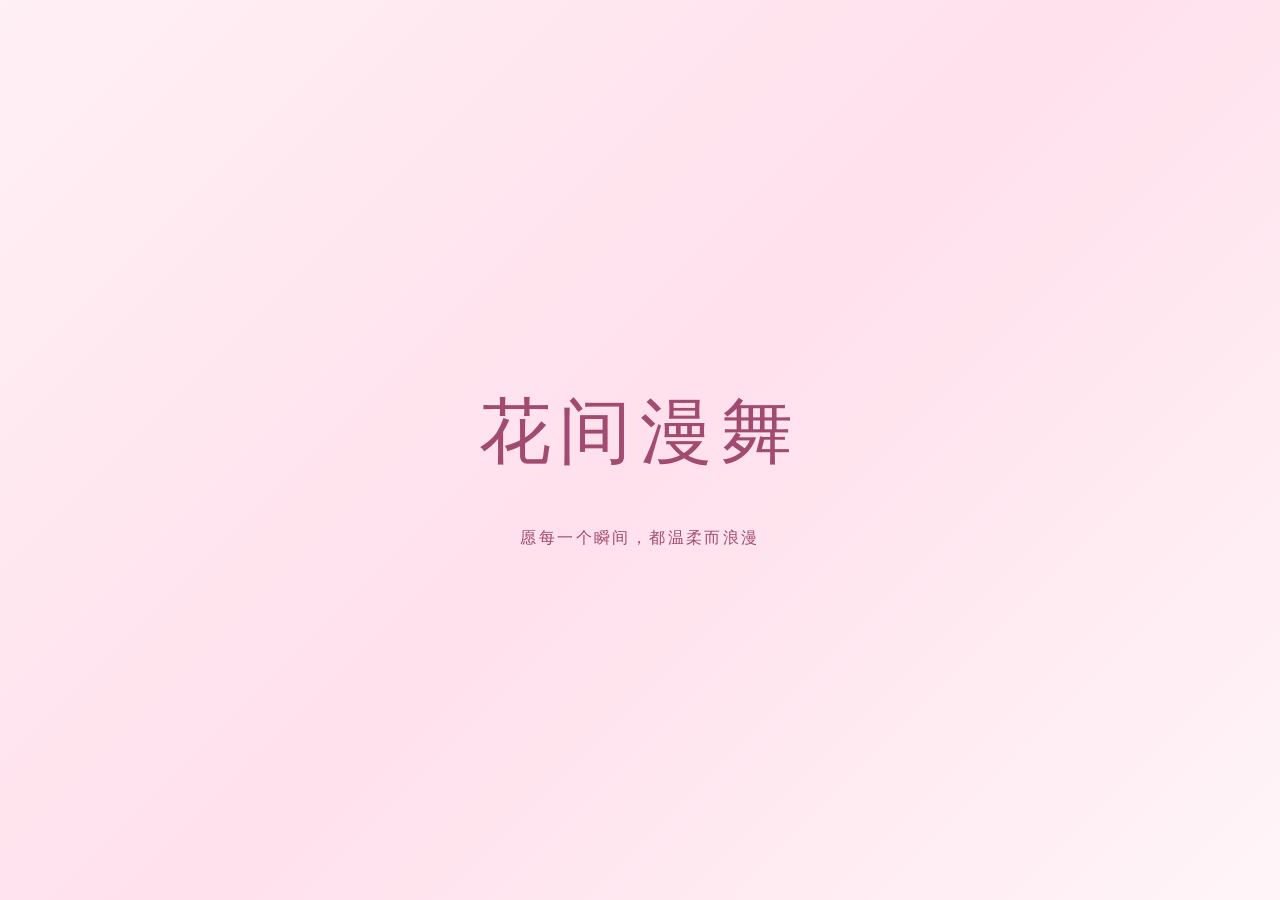
==== index.html @ 6248b758 "Add files via upload" ====
<!DOCTYPE html>
<html lang="zh-CN">
<head>
  <meta charset="UTF-8">
  <meta name="viewport" content="width=device-width, initial-scale=1.0">
  <title>粉色花瓣飘落</title>
  <style>
    * { box-sizing: border-box; }

    body {
      margin: 0;
      height: 100vh;
      overflow: hidden;
      background: linear-gradient(
        135deg, #fff0f5, #ffe0ec, #fff5f8
      );
      font-family: "Microsoft YaHei", sans-serif;
    }

    #petals {
      position: absolute;
      inset: 0;
      overflow: hidden;
      pointer-events: none;
    }

    .petal {
      position: absolute;
      top: -12vh;
      width: var(--size);
      height: calc(var(--size) * 1.42);
      left: var(--left);
      opacity: var(--opacity);

      background: linear-gradient(
        145deg, #fff0f6, #ffb7d0, #f47eaa
      );

      border-radius: 75% 15% 65% 35% / 65% 25% 75% 35%;

      animation:
        fall var(--duration) linear var(--delay) infinite,
        sway var(--sway-duration) ease-in-out
        var(--delay) infinite alternate;
    }

    @keyframes fall {
      0% {
        top: -12vh;
        transform: translateX(0) rotate(0deg);
      }
      100% {
        top: 112vh;
        transform: translateX(var(--drift))
                   rotate(var(--spin));
      }
    }

    @keyframes sway {
      from { margin-left: -28px; }
      to   { margin-left: 28px; }
    }

    .content {
      position: absolute;
      inset: 0;
      display: grid;
      place-items: center;
      text-align: center;
      pointer-events: none;
      color: #a04b6f;
    }

    h1 {
      font-size: clamp(32px, 6vw, 72px);
      font-weight: 500;
      letter-spacing: .12em;
    }

    p {
      letter-spacing: .15em;
    }
  </style>
</head>
<body>
  <div id="petals"></div>

  <main class="content">
    <div>
      <h1>花间漫舞</h1>
      <p>愿每一个瞬间，都温柔而浪漫</p>
    </div>
  </main>

  <script>
    const container = document.getElementById("petals");
    const petalCount = 42;

    for (let i = 0; i < petalCount; i++) {
      const petal = document.createElement("span");
      petal.className = "petal";

      const size = 10 + Math.random() * 19;
      const duration = 8 + Math.random() * 12;

      petal.style.setProperty("--size", `${size}px`);
      petal.style.setProperty("--left", `${Math.random() * 100}%`);
      petal.style.setProperty("--opacity", `${0.42 + Math.random() * 0.5}`);
      petal.style.setProperty("--duration", `${duration}s`);
      petal.style.setProperty("--sway-duration", `${2.5 + Math.random() * 4}s`);
      petal.style.setProperty("--delay", `${-Math.random() * duration}s`);
      petal.style.setProperty("--drift", `${-100 + Math.random() * 200}px`);
      petal.style.setProperty("--spin", `${180 + Math.random() * 540}deg`);

      container.appendChild(petal);
    }
  </script>
</body>
</html>
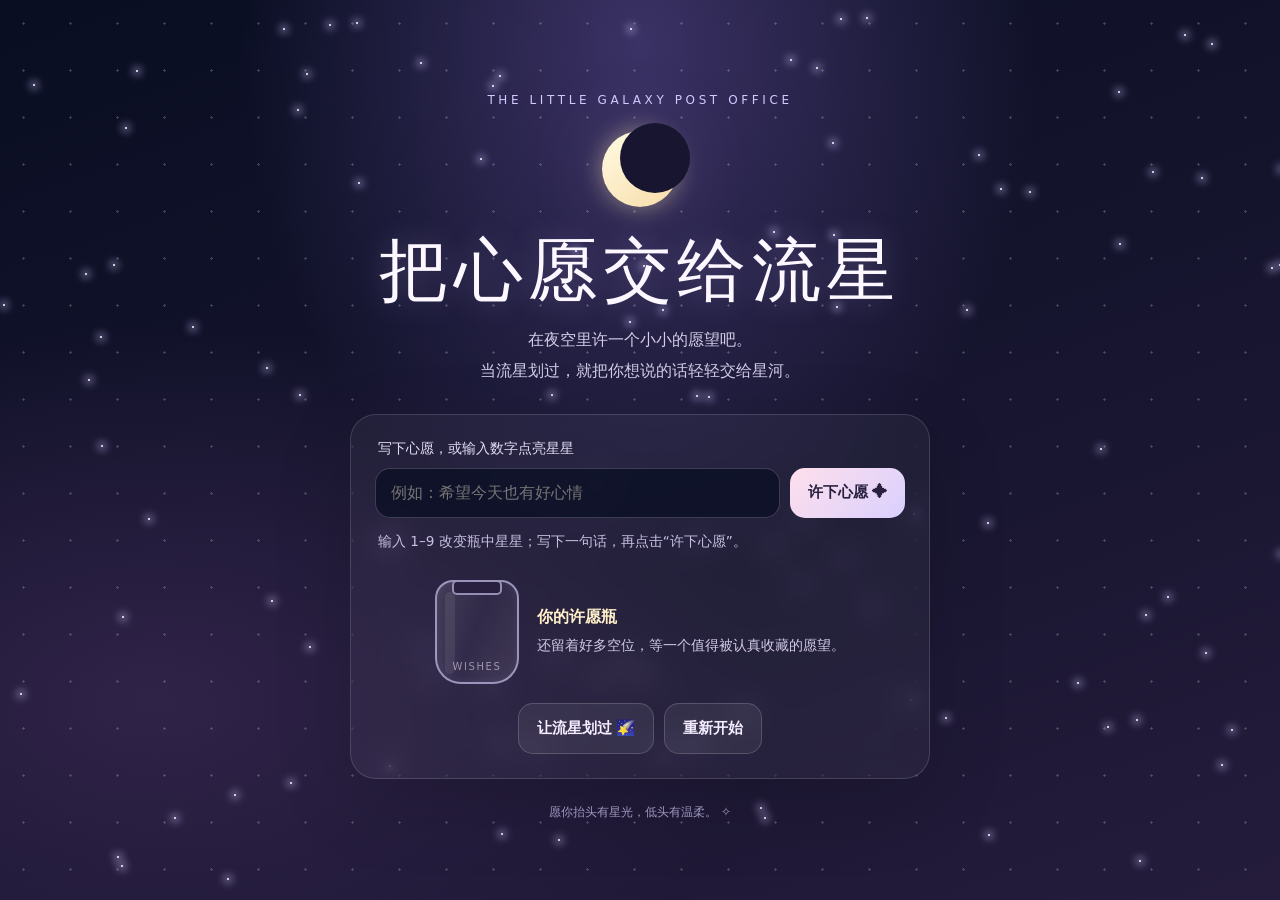
==== commit ac7c0546: "Add files via upload" ====
--- a/index.html
+++ b/index.html
@@ -1,120 +1,198 @@
-
-<!DOCTYPE html>
-<html lang="zh-CN">
-<head>
-  <meta charset="UTF-8">
-  <meta name="viewport" content="width=device-width, initial-scale=1.0">
-  <title>粉色花瓣飘落</title>
-  <style>
-    * { box-sizing: border-box; }
-
-    body {
-      margin: 0;
-      height: 100vh;
-      overflow: hidden;
-      background: linear-gradient(
-        135deg, #fff0f5, #ffe0ec, #fff5f8
-      );
-      font-family: "Microsoft YaHei", sans-serif;
-    }
-
-    #petals {
-      position: absolute;
-      inset: 0;
-      overflow: hidden;
-      pointer-events: none;
-    }
-
-    .petal {
-      position: absolute;
-      top: -12vh;
-      width: var(--size);
-      height: calc(var(--size) * 1.42);
-      left: var(--left);
-      opacity: var(--opacity);
-
-      background: linear-gradient(
-        145deg, #fff0f6, #ffb7d0, #f47eaa
-      );
-
-      border-radius: 75% 15% 65% 35% / 65% 25% 75% 35%;
-
-      animation:
-        fall var(--duration) linear var(--delay) infinite,
-        sway var(--sway-duration) ease-in-out
-        var(--delay) infinite alternate;
-    }
-
-    @keyframes fall {
-      0% {
-        top: -12vh;
-        transform: translateX(0) rotate(0deg);
-      }
-      100% {
-        top: 112vh;
-        transform: translateX(var(--drift))
-                   rotate(var(--spin));
-      }
-    }
-
-    @keyframes sway {
-      from { margin-left: -28px; }
-      to   { margin-left: 28px; }
-    }
-
-    .content {
-      position: absolute;
-      inset: 0;
-      display: grid;
-      place-items: center;
-      text-align: center;
-      pointer-events: none;
-      color: #a04b6f;
-    }
-
-    h1 {
-      font-size: clamp(32px, 6vw, 72px);
-      font-weight: 500;
-      letter-spacing: .12em;
-    }
-
-    p {
-      letter-spacing: .15em;
-    }
-  </style>
-</head>
-<body>
-  <div id="petals"></div>
-
-  <main class="content">
-    <div>
-      <h1>花间漫舞</h1>
-      <p>愿每一个瞬间，都温柔而浪漫</p>
-    </div>
-  </main>
-
-  <script>
-    const container = document.getElementById("petals");
-    const petalCount = 42;
-
-    for (let i = 0; i < petalCount; i++) {
-      const petal = document.createElement("span");
-      petal.className = "petal";
-
-      const size = 10 + Math.random() * 19;
-      const duration = 8 + Math.random() * 12;
-
-      petal.style.setProperty("--size", `${size}px`);
-      petal.style.setProperty("--left", `${Math.random() * 100}%`);
-      petal.style.setProperty("--opacity", `${0.42 + Math.random() * 0.5}`);
-      petal.style.setProperty("--duration", `${duration}s`);
-      petal.style.setProperty("--sway-duration", `${2.5 + Math.random() * 4}s`);
-      petal.style.setProperty("--delay", `${-Math.random() * duration}s`);
-      petal.style.setProperty("--drift", `${-100 + Math.random() * 200}px`);
-      petal.style.setProperty("--spin", `${180 + Math.random() * 540}deg`);
-
-      container.appendChild(petal);
-    }
-  </script>
-</body>
-</html>
+<!doctype html>
+<html lang="zh-CN">
+<head>
+<meta charset="utf-8">
+<meta name="viewport" content="width=device-width, initial-scale=1">
+<meta name="theme-color" content="#101329">
+<title>星河邮局 · 把心愿交给流星</title>
+<style>
+:root{--ink:#fdf7ff;--muted:#c9c2e3;--pink:#ffd6e8;--lilac:#d8ccff;--gold:#ffe8b0}
+*{box-sizing:border-box}
+body{margin:0;min-height:100vh;overflow-x:hidden;color:var(--ink);font-family:ui-sans-serif,system-ui,-apple-system,"Segoe UI","Microsoft YaHei",sans-serif;background:radial-gradient(ellipse at 50% 5%,#3b3265 0%,transparent 44%),radial-gradient(ellipse at 12% 78%,#302348 0%,transparent 38%),linear-gradient(160deg,#090e22,#17152f 56%,#251c3c)}
+body:before{content:"";position:fixed;inset:0;pointer-events:none;opacity:.2;background-image:radial-gradient(#fff 1px,transparent 1.4px);background-size:47px 47px;animation:skyBlink 5s ease-in-out infinite alternate}
+@keyframes skyBlink{to{opacity:.38}}
+#sky,#petals{position:fixed;inset:0;overflow:hidden;pointer-events:none}
+.star{position:absolute;width:2px;height:2px;background:#fff;border-radius:50%;box-shadow:0 0 9px 2px #cfc5ff;animation:twinkle var(--d) ease-in-out infinite alternate}
+@keyframes twinkle{to{opacity:.25;transform:scale(.55)}}
+.shooting-star{position:absolute;width:170px;height:2px;opacity:0;transform:rotate(-32deg);background:linear-gradient(90deg,transparent,#fff 55%,#ffdeef 75%,transparent);filter:drop-shadow(0 0 5px #d8ccff);animation:shoot 1.25s ease-out forwards}
+@keyframes shoot{0%{opacity:0;transform:translate(0,0) rotate(-32deg)}12%{opacity:1}100%{opacity:0;transform:translate(-280px,185px) rotate(-32deg)}}
+.petal{position:absolute;top:-32px;color:#ffd5e7;text-shadow:0 0 12px #ffb9d8;animation:fall linear forwards}
+@keyframes fall{to{transform:translate3d(var(--drift),110vh,0) rotate(650deg);opacity:.08}}
+main{position:relative;z-index:1;min-height:100vh;width:min(820px,100%);margin:auto;padding:46px 20px 32px;display:flex;align-items:center;justify-content:center;flex-direction:column;text-align:center}
+.eyebrow{font-size:.75rem;letter-spacing:.3em;color:#d3c8ff}
+.moon{width:76px;height:76px;border-radius:50%;margin:24px auto 22px;background:linear-gradient(140deg,#fffbe4,#f8dca8);box-shadow:0 0 24px #ffe9b777,0 0 90px #cbbcff28;position:relative}
+.moon:after{content:"";position:absolute;width:70px;height:70px;border-radius:50%;left:18px;top:-8px;background:#17152f}
+h1{font-size:clamp(2.2rem,7vw,4.3rem);font-weight:500;letter-spacing:.08em;line-height:1.2;margin:0 0 12px;text-shadow:0 0 30px #cbbcff42}
+.subtitle{max-width:520px;color:#d3cde7;line-height:1.95;margin:0 auto 28px}
+.card{width:min(580px,100%);padding:24px;border:1px solid #ffffff24;border-radius:26px;background:#ffffff0b;backdrop-filter:blur(14px);box-shadow:0 24px 80px #0002}
+label{display:block;text-align:left;margin:0 0 10px 3px;color:#e4def5;font-size:.9rem}
+.inputrow{display:flex;gap:10px}
+input{flex:1;min-width:0;border:1px solid #ffffff30;border-radius:15px;background:#080d22b8;padding:15px;color:#fff;font-size:1rem;outline:none}
+input:focus{border-color:#d8ccff;box-shadow:0 0 0 3px #d8ccff20}
+button{border:0;border-radius:15px;padding:14px 18px;background:linear-gradient(135deg,#ffdfeb,#d9d0ff);color:#29203f;font-size:.95rem;font-weight:650;cursor:pointer;transition:transform .2s,filter .2s}
+button:hover{transform:translateY(-2px);filter:brightness(1.06)}
+button:focus-visible{outline:2px solid white;outline-offset:3px}
+.secondary{background:#ffffff10;color:#f5edff;border:1px solid #ffffff2c}
+.hint{min-height:26px;text-align:left;color:#c7c0e2;font-size:.85rem;line-height:1.7;margin:12px 3px 0}
+.jar-area{display:flex;align-items:center;justify-content:center;gap:18px;margin:24px auto 6px;max-width:410px;text-align:left}
+.jar{position:relative;width:84px;height:104px;flex:none;border:2px solid #dcd5ff9c;border-radius:18px 18px 26px 26px;background:linear-gradient(110deg,#ffffff1d,#cfc1ff0a 48%,#fff1fa18);box-shadow:inset 0 0 22px #d9cbff18,0 0 24px #d9cbff12;display:flex;align-items:flex-end;justify-content:center;padding:10px;overflow:hidden}
+.jar:before{content:"";position:absolute;top:-2px;left:15px;right:15px;height:11px;border:2px solid #dcd5ff9c;border-radius:5px;background:#29203f}
+.jar:after{content:"";position:absolute;top:10px;bottom:8px;left:8px;width:10px;border-radius:20px;background:#ffffff12}
+.jar-star{position:absolute;color:#ffe9ac;text-shadow:0 0 10px #ffe8b0;opacity:0;transform:scale(.3);transition:opacity .3s,transform .3s;font-size:18px}
+.jar-star.on{opacity:1;transform:scale(1)}
+.jar-label{position:absolute;bottom:10px;left:0;right:0;text-align:center;font-size:10px;letter-spacing:.16em;color:#f7eaff8a}
+.jar-copy strong{display:block;color:#fff0c9;font-weight:600;margin-bottom:6px}
+.jar-copy span{font-size:.87rem;color:#d1c9e6;line-height:1.7}
+.actionrow{display:flex;gap:10px;justify-content:center;flex-wrap:wrap;margin-top:19px}
+.footer{color:#a8a1c9;font-size:.78rem;margin-top:25px}
+#reveal{position:fixed;z-index:5;inset:0;display:grid;place-items:center;padding:18px;overflow:auto;background:radial-gradient(ellipse at center,#49325ff7,#101126fc 72%);opacity:0;visibility:hidden;transition:opacity 1s,visibility 1s}
+#reveal.show{opacity:1;visibility:visible}
+.reveal-inner{position:relative;width:min(700px,100%);padding:38px 12px;text-align:center}
+.halo{position:absolute;z-index:-1;width:min(78vw,470px);aspect-ratio:1;left:50%;top:50%;border:1px solid #ffd9ec4d;border-radius:50%;box-shadow:0 0 50px #d8b8ff22,inset 0 0 60px #d8b8ff12;transform:translate(-50%,-50%) scale(.2);opacity:0}
+#reveal.show .halo{animation:halo 2.3s ease-out forwards}
+@keyframes halo{0%{transform:translate(-50%,-50%) scale(.2);opacity:0}45%{opacity:1}100%{transform:translate(-50%,-50%) scale(1);opacity:.7}}
+.name{font-size:clamp(2.9rem,11vw,5.6rem);font-weight:450;letter-spacing:.18em;color:#fff6fb;text-shadow:0 0 35px #ffd6eb88;margin:10px 0 15px;opacity:0;transform:scale(.72)}
+#reveal.show .name{animation:nameIn 1.5s .35s cubic-bezier(.2,.8,.2,1) forwards}
+@keyframes nameIn{to{opacity:1;transform:scale(1)}}
+.dedication{color:#f1def3;line-height:1.9;margin:0 auto 23px;opacity:0}
+#reveal.show .dedication{animation:fadeUp 1s 1.4s forwards}
+@keyframes fadeUp{to{opacity:1;transform:translateY(0)}}
+.messages{display:grid;gap:11px;max-width:550px;margin:auto}
+.message{padding:13px 16px;border:1px solid #ffffff20;background:#ffffff0a;border-radius:16px;line-height:1.85;color:#fff2f8;opacity:0;transform:translateY(13px)}
+#reveal.show .message{animation:messageIn .85s ease forwards}
+#reveal.show .message:nth-child(1){animation-delay:2s}
+#reveal.show .message:nth-child(2){animation-delay:2.45s}
+#reveal.show .message:nth-child(3){animation-delay:2.9s}
+#reveal.show .message:nth-child(4){animation-delay:3.35s}
+#reveal.show .message:nth-child(5){animation-delay:3.8s}
+@keyframes messageIn{to{opacity:1;transform:translateY(0)}}
+.letter{max-width:540px;margin:18px auto 0;padding:17px 20px;border-top:1px solid #ffd9ec42;border-bottom:1px solid #ffd9ec42;color:#e8d8f3;line-height:2;opacity:0}
+#reveal.show .letter{animation:fadeUp 1s 4.5s forwards}
+.close-btn{margin-top:21px;opacity:0}
+#reveal.show .close-btn{animation:fadeUp .8s 4.9s forwards}
+@media(max-width:520px){main{padding:35px 16px 26px}.card{padding:18px}.inputrow{flex-direction:column}.inputrow button{width:100%}.jar-area{gap:13px}.jar{width:76px;height:96px}.reveal-inner{padding:25px 4px}.message{padding:11px 13px;font-size:.91rem}}
+@media(prefers-reduced-motion:reduce){*,*:before,*:after{animation-duration:.01ms!important;animation-iteration-count:1!important;scroll-behavior:auto!important;transition-duration:.01ms!important}}
+</style>
+</head>
+<body>
+<div id="sky" aria-hidden="true"></div><div id="petals" aria-hidden="true"></div>
+<main>
+  <div class="eyebrow">THE LITTLE GALAXY POST OFFICE</div>
+  <div class="moon" aria-hidden="true"></div>
+  <h1>把心愿交给流星</h1>
+  <p class="subtitle">在夜空里许一个小小的愿望吧。<br>当流星划过，就把你想说的话轻轻交给星河。</p>
+  <section class="card" aria-label="星空许愿互动">
+    <label for="wishInput">写下心愿，或输入数字点亮星星</label>
+    <div class="inputrow">
+      <input id="wishInput" type="text" autocomplete="off" placeholder="例如：希望今天也有好心情" aria-describedby="status">
+      <button id="wishBtn" type="button">许下心愿 ✦</button>
+    </div>
+    <p id="status" class="hint" aria-live="polite">输入 1–9 改变瓶中星星；写下一句话，再点击“许下心愿”。</p>
+    <div class="jar-area">
+      <div class="jar" id="jar" aria-label="装着星星的许愿瓶">
+        <span class="jar-star" id="s1">✦</span><span class="jar-star" id="s2">✧</span><span class="jar-star" id="s3">✦</span>
+        <span class="jar-star" id="s4">✧</span><span class="jar-star" id="s5">✦</span><span class="jar-star" id="s6">✧</span>
+        <span class="jar-star" id="s7">✦</span><span class="jar-star" id="s8">✧</span><span class="jar-star" id="s9">✦</span>
+        <span class="jar-label">WISHES</span>
+      </div>
+      <div class="jar-copy">
+        <strong id="objectTitle">你的许愿瓶</strong>
+        <span id="objectText">还留着好多空位，等一个值得被认真收藏的愿望。</span>
+      </div>
+    </div>
+    <div class="actionrow">
+      <button class="secondary" id="shootBtn" type="button">让流星划过 🌠</button>
+      <button class="secondary" id="resetBtn" type="button">重新开始</button>
+    </div>
+  </section>
+  <div class="footer">愿你抬头有星光，低头有温柔。 ✧</div>
+</main>
+
+<section id="reveal" role="dialog" aria-modal="true" aria-hidden="true" aria-labelledby="specialName">
+  <div class="reveal-inner">
+    <div class="halo" aria-hidden="true"></div>
+    <div class="eyebrow">A LITTLE NOTE FOR YOU</div>
+    <h2 class="name" id="specialName">李梦瑶</h2>
+    <p class="dedication">有些温柔不必很大声，也值得被认真地说给你听。</p>
+    <div class="messages">
+      <div class="message">愿你每天都能遇见一点小小的快乐，哪怕只是好吃的一餐、好听的一首歌。</div>
+      <div class="message">累了就好好休息吧，不用时时刻刻都很坚强，你也值得被温柔照顾。</div>
+      <div class="message">希望你少一点烦恼，多一点自在，想笑的时候就尽情地笑。</div>
+      <div class="message">愿你认真喜欢的事情都有回响，走过的每一段路都能留下闪闪发光的回忆。</div>
+      <div class="message">愿你平安、健康、天天开心。慢慢来，你已经做得很好啦。🌷</div>
+    </div>
+    <div class="letter">给李梦瑶：<br>希望未来的每一天，都有值得期待的小事。忙的时候记得照顾自己，累的时候就停下来歇一歇。愿你一直保有喜欢世界的勇气，也总能被世界温柔以待。</div>
+    <button class="close-btn" id="closeReveal" type="button">把这份温柔收好 ✨</button>
+  </div>
+</section>
+<script>
+const sky=document.getElementById('sky'), petals=document.getElementById('petals');
+const input=document.getElementById('wishInput'), statusEl=document.getElementById('status');
+const stars=[...document.querySelectorAll('.jar-star')];
+const objectTitle=document.getElementById('objectTitle'), objectText=document.getElementById('objectText');
+const reveal=document.getElementById('reveal'), wishBtn=document.getElementById('wishBtn');
+const SECRET_CODE='MY-1125'; // 在这里修改专属彩蛋口令
+for(let i=0;i<105;i++){
+  const s=document.createElement('i');s.className='star';
+  s.style.left=Math.random()*100+'%';s.style.top=Math.random()*100+'%';
+  s.style.setProperty('--d',(1.4+Math.random()*4)+'s');s.style.animationDelay=Math.random()*4+'s';sky.appendChild(s);
+}
+function shootingStar(){
+  const s=document.createElement('i');s.className='shooting-star';
+  s.style.left=(42+Math.random()*65)+'%';s.style.top=(Math.random()*48)+'%';sky.appendChild(s);
+  setTimeout(()=>s.remove(),1350);
+}
+function petal(){
+  const p=document.createElement('span');p.className='petal';p.textContent=['✿','❀','✧','♡'][Math.floor(Math.random()*4)];
+  p.style.left=Math.random()*100+'%';p.style.fontSize=(10+Math.random()*14)+'px';
+  p.style.setProperty('--drift',(Math.random()*180-90)+'px');p.style.animationDuration=(8+Math.random()*8)+'s';
+  petals.appendChild(p);setTimeout(()=>p.remove(),17000);
+}
+setInterval(()=>{if(Math.random()>.25)shootingStar()},3000);setInterval(petal,700);
+function setStars(count){
+  stars.forEach((s,i)=>{s.classList.toggle('on',i<count);s.style.left=(13+(i%3)*25+(Math.floor(i/3)%2)*5)+'%';s.style.bottom=(20+Math.floor(i/3)*19)+'%';s.style.top='auto'});
+  const jar=document.getElementById('jar');
+  jar.style.boxShadow=`inset 0 0 ${10+count*3}px rgba(216,204,255,${.08+count*.025}),0 0 ${8+count*4}px rgba(255,232,176,${count*.035})`;
+}
+function showSpecial(){
+  reveal.classList.add('show');reveal.setAttribute('aria-hidden','false');document.body.style.overflow='hidden';
+  for(let i=0;i<22;i++)setTimeout(petal,i*110);
+  document.getElementById('closeReveal').focus({preventScroll:true});
+}
+function hideSpecial(){reveal.classList.remove('show');reveal.setAttribute('aria-hidden','true');document.body.style.overflow='';input.focus()}
+function handleWish(){
+  const value=input.value.trim();
+  if(value.toUpperCase()===SECRET_CODE){showSpecial();return}
+  if(/^\d+$/.test(value)){
+    const count=Math.max(1,Math.min(9,Number(value)));setStars(count);
+    objectTitle.textContent=`许愿瓶里有 ${count} 颗星`;
+    objectText.textContent=`星星亮度已调整为 ${count}/9。再许一个愿望，让流星替你送出去。`;
+    statusEl.textContent=`数字 ${value} 已生效。现在让流星划过，完成一次许愿吧。`;
+    return;
+  }
+  if(!value){statusEl.textContent='先写下一个心愿，或输入 1–9 点亮星星吧。';input.focus();return}
+  setStars(Math.min(9,Math.max(3,Math.ceil(value.length/4))));
+  shootingStar();
+  objectTitle.textContent='流星收到你的心愿了';
+  objectText.textContent=value.length>38?value.slice(0,38)+'…':value;
+  statusEl.textContent='🌠 流星已经划过，愿这个小小的心愿慢慢靠近你。';
+}
+wishBtn.addEventListener('click',handleWish);
+document.getElementById('shootBtn').addEventListener('click',()=>{
+  shootingStar();setTimeout(shootingStar,220);
+  statusEl.textContent='🌠 看，流星划过夜空了！可以在心里默默许个愿。';
+  objectTitle.textContent='流星正在替你传话';
+  objectText.textContent='愿你的期待，都有温柔的回音。';
+});
+document.getElementById('resetBtn').addEventListener('click',()=>{
+  input.value='';setStars(0);document.getElementById('jar').style.boxShadow='';
+  objectTitle.textContent='你的许愿瓶';objectText.textContent='还留着好多空位，等一个值得被认真收藏的愿望。';
+  statusEl.textContent='重新开始啦。输入 1–9，或者写下一句心愿。';input.focus();
+});
+document.getElementById('closeReveal').addEventListener('click',hideSpecial);
+reveal.addEventListener('click',e=>{if(e.target===reveal)hideSpecial()});
+input.addEventListener('keydown',e=>{if(e.key==='Enter')handleWish();if(e.key==='Escape')hideSpecial()});
+setStars(0);
+</script>
+</body>
+</html>
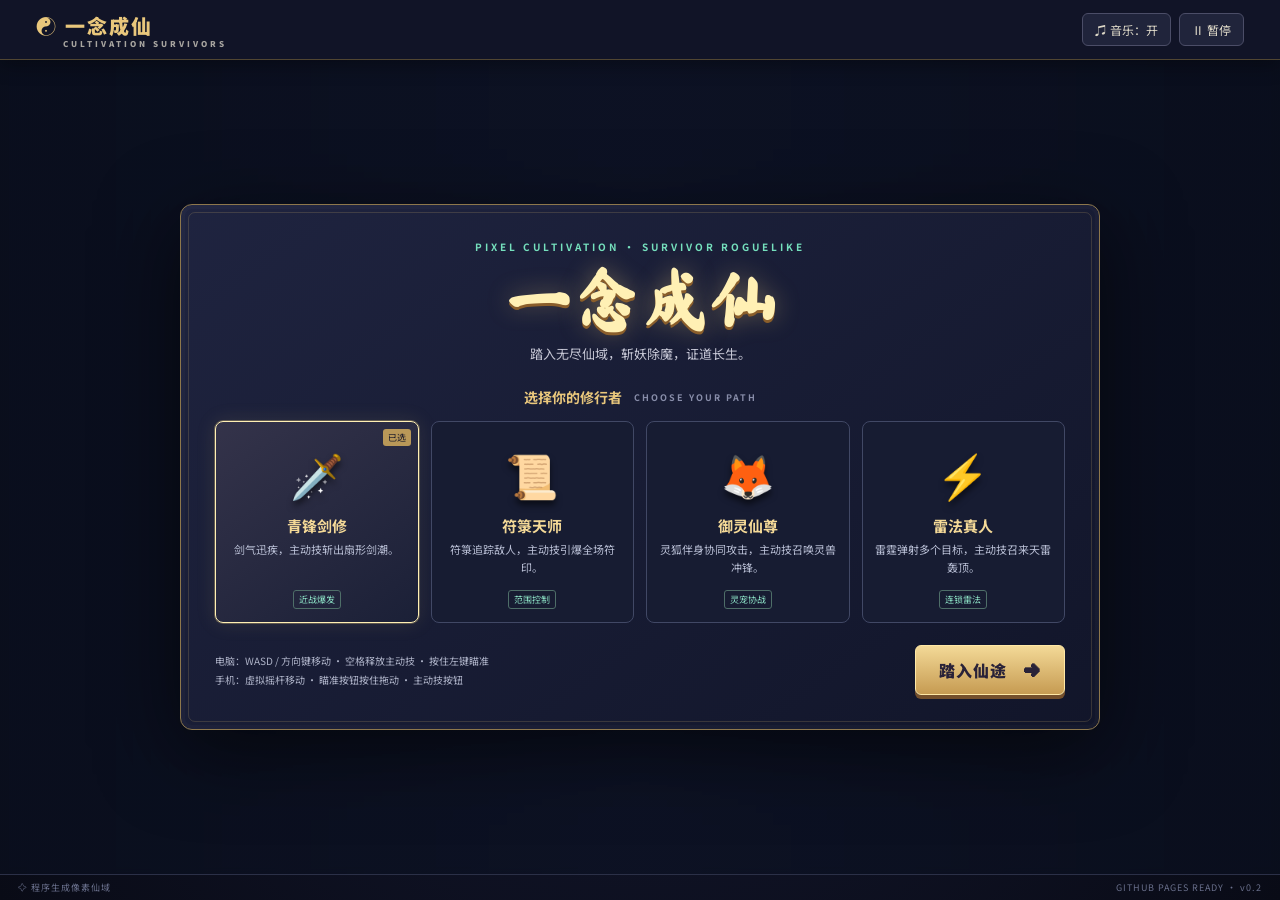
==== commit 5218b9ab: "Add files via upload" ====
--- a/index.html
+++ b/index.html
@@ -1,198 +1,36 @@
-<!doctype html>
-<html lang="zh-CN">
-<head>
-<meta charset="utf-8">
-<meta name="viewport" content="width=device-width, initial-scale=1">
-<meta name="theme-color" content="#101329">
-<title>星河邮局 · 把心愿交给流星</title>
-<style>
-:root{--ink:#fdf7ff;--muted:#c9c2e3;--pink:#ffd6e8;--lilac:#d8ccff;--gold:#ffe8b0}
-*{box-sizing:border-box}
-body{margin:0;min-height:100vh;overflow-x:hidden;color:var(--ink);font-family:ui-sans-serif,system-ui,-apple-system,"Segoe UI","Microsoft YaHei",sans-serif;background:radial-gradient(ellipse at 50% 5%,#3b3265 0%,transparent 44%),radial-gradient(ellipse at 12% 78%,#302348 0%,transparent 38%),linear-gradient(160deg,#090e22,#17152f 56%,#251c3c)}
-body:before{content:"";position:fixed;inset:0;pointer-events:none;opacity:.2;background-image:radial-gradient(#fff 1px,transparent 1.4px);background-size:47px 47px;animation:skyBlink 5s ease-in-out infinite alternate}
-@keyframes skyBlink{to{opacity:.38}}
-#sky,#petals{position:fixed;inset:0;overflow:hidden;pointer-events:none}
-.star{position:absolute;width:2px;height:2px;background:#fff;border-radius:50%;box-shadow:0 0 9px 2px #cfc5ff;animation:twinkle var(--d) ease-in-out infinite alternate}
-@keyframes twinkle{to{opacity:.25;transform:scale(.55)}}
-.shooting-star{position:absolute;width:170px;height:2px;opacity:0;transform:rotate(-32deg);background:linear-gradient(90deg,transparent,#fff 55%,#ffdeef 75%,transparent);filter:drop-shadow(0 0 5px #d8ccff);animation:shoot 1.25s ease-out forwards}
-@keyframes shoot{0%{opacity:0;transform:translate(0,0) rotate(-32deg)}12%{opacity:1}100%{opacity:0;transform:translate(-280px,185px) rotate(-32deg)}}
-.petal{position:absolute;top:-32px;color:#ffd5e7;text-shadow:0 0 12px #ffb9d8;animation:fall linear forwards}
-@keyframes fall{to{transform:translate3d(var(--drift),110vh,0) rotate(650deg);opacity:.08}}
-main{position:relative;z-index:1;min-height:100vh;width:min(820px,100%);margin:auto;padding:46px 20px 32px;display:flex;align-items:center;justify-content:center;flex-direction:column;text-align:center}
-.eyebrow{font-size:.75rem;letter-spacing:.3em;color:#d3c8ff}
-.moon{width:76px;height:76px;border-radius:50%;margin:24px auto 22px;background:linear-gradient(140deg,#fffbe4,#f8dca8);box-shadow:0 0 24px #ffe9b777,0 0 90px #cbbcff28;position:relative}
-.moon:after{content:"";position:absolute;width:70px;height:70px;border-radius:50%;left:18px;top:-8px;background:#17152f}
-h1{font-size:clamp(2.2rem,7vw,4.3rem);font-weight:500;letter-spacing:.08em;line-height:1.2;margin:0 0 12px;text-shadow:0 0 30px #cbbcff42}
-.subtitle{max-width:520px;color:#d3cde7;line-height:1.95;margin:0 auto 28px}
-.card{width:min(580px,100%);padding:24px;border:1px solid #ffffff24;border-radius:26px;background:#ffffff0b;backdrop-filter:blur(14px);box-shadow:0 24px 80px #0002}
-label{display:block;text-align:left;margin:0 0 10px 3px;color:#e4def5;font-size:.9rem}
-.inputrow{display:flex;gap:10px}
-input{flex:1;min-width:0;border:1px solid #ffffff30;border-radius:15px;background:#080d22b8;padding:15px;color:#fff;font-size:1rem;outline:none}
-input:focus{border-color:#d8ccff;box-shadow:0 0 0 3px #d8ccff20}
-button{border:0;border-radius:15px;padding:14px 18px;background:linear-gradient(135deg,#ffdfeb,#d9d0ff);color:#29203f;font-size:.95rem;font-weight:650;cursor:pointer;transition:transform .2s,filter .2s}
-button:hover{transform:translateY(-2px);filter:brightness(1.06)}
-button:focus-visible{outline:2px solid white;outline-offset:3px}
-.secondary{background:#ffffff10;color:#f5edff;border:1px solid #ffffff2c}
-.hint{min-height:26px;text-align:left;color:#c7c0e2;font-size:.85rem;line-height:1.7;margin:12px 3px 0}
-.jar-area{display:flex;align-items:center;justify-content:center;gap:18px;margin:24px auto 6px;max-width:410px;text-align:left}
-.jar{position:relative;width:84px;height:104px;flex:none;border:2px solid #dcd5ff9c;border-radius:18px 18px 26px 26px;background:linear-gradient(110deg,#ffffff1d,#cfc1ff0a 48%,#fff1fa18);box-shadow:inset 0 0 22px #d9cbff18,0 0 24px #d9cbff12;display:flex;align-items:flex-end;justify-content:center;padding:10px;overflow:hidden}
-.jar:before{content:"";position:absolute;top:-2px;left:15px;right:15px;height:11px;border:2px solid #dcd5ff9c;border-radius:5px;background:#29203f}
-.jar:after{content:"";position:absolute;top:10px;bottom:8px;left:8px;width:10px;border-radius:20px;background:#ffffff12}
-.jar-star{position:absolute;color:#ffe9ac;text-shadow:0 0 10px #ffe8b0;opacity:0;transform:scale(.3);transition:opacity .3s,transform .3s;font-size:18px}
-.jar-star.on{opacity:1;transform:scale(1)}
-.jar-label{position:absolute;bottom:10px;left:0;right:0;text-align:center;font-size:10px;letter-spacing:.16em;color:#f7eaff8a}
-.jar-copy strong{display:block;color:#fff0c9;font-weight:600;margin-bottom:6px}
-.jar-copy span{font-size:.87rem;color:#d1c9e6;line-height:1.7}
-.actionrow{display:flex;gap:10px;justify-content:center;flex-wrap:wrap;margin-top:19px}
-.footer{color:#a8a1c9;font-size:.78rem;margin-top:25px}
-#reveal{position:fixed;z-index:5;inset:0;display:grid;place-items:center;padding:18px;overflow:auto;background:radial-gradient(ellipse at center,#49325ff7,#101126fc 72%);opacity:0;visibility:hidden;transition:opacity 1s,visibility 1s}
-#reveal.show{opacity:1;visibility:visible}
-.reveal-inner{position:relative;width:min(700px,100%);padding:38px 12px;text-align:center}
-.halo{position:absolute;z-index:-1;width:min(78vw,470px);aspect-ratio:1;left:50%;top:50%;border:1px solid #ffd9ec4d;border-radius:50%;box-shadow:0 0 50px #d8b8ff22,inset 0 0 60px #d8b8ff12;transform:translate(-50%,-50%) scale(.2);opacity:0}
-#reveal.show .halo{animation:halo 2.3s ease-out forwards}
-@keyframes halo{0%{transform:translate(-50%,-50%) scale(.2);opacity:0}45%{opacity:1}100%{transform:translate(-50%,-50%) scale(1);opacity:.7}}
-.name{font-size:clamp(2.9rem,11vw,5.6rem);font-weight:450;letter-spacing:.18em;color:#fff6fb;text-shadow:0 0 35px #ffd6eb88;margin:10px 0 15px;opacity:0;transform:scale(.72)}
-#reveal.show .name{animation:nameIn 1.5s .35s cubic-bezier(.2,.8,.2,1) forwards}
-@keyframes nameIn{to{opacity:1;transform:scale(1)}}
-.dedication{color:#f1def3;line-height:1.9;margin:0 auto 23px;opacity:0}
-#reveal.show .dedication{animation:fadeUp 1s 1.4s forwards}
-@keyframes fadeUp{to{opacity:1;transform:translateY(0)}}
-.messages{display:grid;gap:11px;max-width:550px;margin:auto}
-.message{padding:13px 16px;border:1px solid #ffffff20;background:#ffffff0a;border-radius:16px;line-height:1.85;color:#fff2f8;opacity:0;transform:translateY(13px)}
-#reveal.show .message{animation:messageIn .85s ease forwards}
-#reveal.show .message:nth-child(1){animation-delay:2s}
-#reveal.show .message:nth-child(2){animation-delay:2.45s}
-#reveal.show .message:nth-child(3){animation-delay:2.9s}
-#reveal.show .message:nth-child(4){animation-delay:3.35s}
-#reveal.show .message:nth-child(5){animation-delay:3.8s}
-@keyframes messageIn{to{opacity:1;transform:translateY(0)}}
-.letter{max-width:540px;margin:18px auto 0;padding:17px 20px;border-top:1px solid #ffd9ec42;border-bottom:1px solid #ffd9ec42;color:#e8d8f3;line-height:2;opacity:0}
-#reveal.show .letter{animation:fadeUp 1s 4.5s forwards}
-.close-btn{margin-top:21px;opacity:0}
-#reveal.show .close-btn{animation:fadeUp .8s 4.9s forwards}
-@media(max-width:520px){main{padding:35px 16px 26px}.card{padding:18px}.inputrow{flex-direction:column}.inputrow button{width:100%}.jar-area{gap:13px}.jar{width:76px;height:96px}.reveal-inner{padding:25px 4px}.message{padding:11px 13px;font-size:.91rem}}
-@media(prefers-reduced-motion:reduce){*,*:before,*:after{animation-duration:.01ms!important;animation-iteration-count:1!important;scroll-behavior:auto!important;transition-duration:.01ms!important}}
-</style>
-</head>
-<body>
-<div id="sky" aria-hidden="true"></div><div id="petals" aria-hidden="true"></div>
-<main>
-  <div class="eyebrow">THE LITTLE GALAXY POST OFFICE</div>
-  <div class="moon" aria-hidden="true"></div>
-  <h1>把心愿交给流星</h1>
-  <p class="subtitle">在夜空里许一个小小的愿望吧。<br>当流星划过，就把你想说的话轻轻交给星河。</p>
-  <section class="card" aria-label="星空许愿互动">
-    <label for="wishInput">写下心愿，或输入数字点亮星星</label>
-    <div class="inputrow">
-      <input id="wishInput" type="text" autocomplete="off" placeholder="例如：希望今天也有好心情" aria-describedby="status">
-      <button id="wishBtn" type="button">许下心愿 ✦</button>
-    </div>
-    <p id="status" class="hint" aria-live="polite">输入 1–9 改变瓶中星星；写下一句话，再点击“许下心愿”。</p>
-    <div class="jar-area">
-      <div class="jar" id="jar" aria-label="装着星星的许愿瓶">
-        <span class="jar-star" id="s1">✦</span><span class="jar-star" id="s2">✧</span><span class="jar-star" id="s3">✦</span>
-        <span class="jar-star" id="s4">✧</span><span class="jar-star" id="s5">✦</span><span class="jar-star" id="s6">✧</span>
-        <span class="jar-star" id="s7">✦</span><span class="jar-star" id="s8">✧</span><span class="jar-star" id="s9">✦</span>
-        <span class="jar-label">WISHES</span>
-      </div>
-      <div class="jar-copy">
-        <strong id="objectTitle">你的许愿瓶</strong>
-        <span id="objectText">还留着好多空位，等一个值得被认真收藏的愿望。</span>
-      </div>
-    </div>
-    <div class="actionrow">
-      <button class="secondary" id="shootBtn" type="button">让流星划过 🌠</button>
-      <button class="secondary" id="resetBtn" type="button">重新开始</button>
-    </div>
-  </section>
-  <div class="footer">愿你抬头有星光，低头有温柔。 ✧</div>
-</main>
-
-<section id="reveal" role="dialog" aria-modal="true" aria-hidden="true" aria-labelledby="specialName">
-  <div class="reveal-inner">
-    <div class="halo" aria-hidden="true"></div>
-    <div class="eyebrow">A LITTLE NOTE FOR YOU</div>
-    <h2 class="name" id="specialName">李梦瑶</h2>
-    <p class="dedication">有些温柔不必很大声，也值得被认真地说给你听。</p>
-    <div class="messages">
-      <div class="message">愿你每天都能遇见一点小小的快乐，哪怕只是好吃的一餐、好听的一首歌。</div>
-      <div class="message">累了就好好休息吧，不用时时刻刻都很坚强，你也值得被温柔照顾。</div>
-      <div class="message">希望你少一点烦恼，多一点自在，想笑的时候就尽情地笑。</div>
-      <div class="message">愿你认真喜欢的事情都有回响，走过的每一段路都能留下闪闪发光的回忆。</div>
-      <div class="message">愿你平安、健康、天天开心。慢慢来，你已经做得很好啦。🌷</div>
-    </div>
-    <div class="letter">给李梦瑶：<br>希望未来的每一天，都有值得期待的小事。忙的时候记得照顾自己，累的时候就停下来歇一歇。愿你一直保有喜欢世界的勇气，也总能被世界温柔以待。</div>
-    <button class="close-btn" id="closeReveal" type="button">把这份温柔收好 ✨</button>
-  </div>
-</section>
-<script>
-const sky=document.getElementById('sky'), petals=document.getElementById('petals');
-const input=document.getElementById('wishInput'), statusEl=document.getElementById('status');
-const stars=[...document.querySelectorAll('.jar-star')];
-const objectTitle=document.getElementById('objectTitle'), objectText=document.getElementById('objectText');
-const reveal=document.getElementById('reveal'), wishBtn=document.getElementById('wishBtn');
-const SECRET_CODE='MY-1125'; // 在这里修改专属彩蛋口令
-for(let i=0;i<105;i++){
-  const s=document.createElement('i');s.className='star';
-  s.style.left=Math.random()*100+'%';s.style.top=Math.random()*100+'%';
-  s.style.setProperty('--d',(1.4+Math.random()*4)+'s');s.style.animationDelay=Math.random()*4+'s';sky.appendChild(s);
-}
-function shootingStar(){
-  const s=document.createElement('i');s.className='shooting-star';
-  s.style.left=(42+Math.random()*65)+'%';s.style.top=(Math.random()*48)+'%';sky.appendChild(s);
-  setTimeout(()=>s.remove(),1350);
-}
-function petal(){
-  const p=document.createElement('span');p.className='petal';p.textContent=['✿','❀','✧','♡'][Math.floor(Math.random()*4)];
-  p.style.left=Math.random()*100+'%';p.style.fontSize=(10+Math.random()*14)+'px';
-  p.style.setProperty('--drift',(Math.random()*180-90)+'px');p.style.animationDuration=(8+Math.random()*8)+'s';
-  petals.appendChild(p);setTimeout(()=>p.remove(),17000);
-}
-setInterval(()=>{if(Math.random()>.25)shootingStar()},3000);setInterval(petal,700);
-function setStars(count){
-  stars.forEach((s,i)=>{s.classList.toggle('on',i<count);s.style.left=(13+(i%3)*25+(Math.floor(i/3)%2)*5)+'%';s.style.bottom=(20+Math.floor(i/3)*19)+'%';s.style.top='auto'});
-  const jar=document.getElementById('jar');
-  jar.style.boxShadow=`inset 0 0 ${10+count*3}px rgba(216,204,255,${.08+count*.025}),0 0 ${8+count*4}px rgba(255,232,176,${count*.035})`;
-}
-function showSpecial(){
-  reveal.classList.add('show');reveal.setAttribute('aria-hidden','false');document.body.style.overflow='hidden';
-  for(let i=0;i<22;i++)setTimeout(petal,i*110);
-  document.getElementById('closeReveal').focus({preventScroll:true});
-}
-function hideSpecial(){reveal.classList.remove('show');reveal.setAttribute('aria-hidden','true');document.body.style.overflow='';input.focus()}
-function handleWish(){
-  const value=input.value.trim();
-  if(value.toUpperCase()===SECRET_CODE){showSpecial();return}
-  if(/^\d+$/.test(value)){
-    const count=Math.max(1,Math.min(9,Number(value)));setStars(count);
-    objectTitle.textContent=`许愿瓶里有 ${count} 颗星`;
-    objectText.textContent=`星星亮度已调整为 ${count}/9。再许一个愿望，让流星替你送出去。`;
-    statusEl.textContent=`数字 ${value} 已生效。现在让流星划过，完成一次许愿吧。`;
-    return;
-  }
-  if(!value){statusEl.textContent='先写下一个心愿，或输入 1–9 点亮星星吧。';input.focus();return}
-  setStars(Math.min(9,Math.max(3,Math.ceil(value.length/4))));
-  shootingStar();
-  objectTitle.textContent='流星收到你的心愿了';
-  objectText.textContent=value.length>38?value.slice(0,38)+'…':value;
-  statusEl.textContent='🌠 流星已经划过，愿这个小小的心愿慢慢靠近你。';
-}
-wishBtn.addEventListener('click',handleWish);
-document.getElementById('shootBtn').addEventListener('click',()=>{
-  shootingStar();setTimeout(shootingStar,220);
-  statusEl.textContent='🌠 看，流星划过夜空了！可以在心里默默许个愿。';
-  objectTitle.textContent='流星正在替你传话';
-  objectText.textContent='愿你的期待，都有温柔的回音。';
-});
-document.getElementById('resetBtn').addEventListener('click',()=>{
-  input.value='';setStars(0);document.getElementById('jar').style.boxShadow='';
-  objectTitle.textContent='你的许愿瓶';objectText.textContent='还留着好多空位，等一个值得被认真收藏的愿望。';
-  statusEl.textContent='重新开始啦。输入 1–9，或者写下一句心愿。';input.focus();
-});
-document.getElementById('closeReveal').addEventListener('click',hideSpecial);
-reveal.addEventListener('click',e=>{if(e.target===reveal)hideSpecial()});
-input.addEventListener('keydown',e=>{if(e.key==='Enter')handleWish();if(e.key==='Escape')hideSpecial()});
-setStars(0);
-</script>
-</body>
-</html>+<!doctype html>
+<html lang="zh-CN">
+<head>
+<meta charset="utf-8"><meta name="viewport" content="width=device-width,initial-scale=1,maximum-scale=1,user-scalable=no">
+<meta name="theme-color" content="#11152a"><title>一念成仙 · Cultivation Survivors</title>
+<link rel="stylesheet" href="style.css">
+</head>
+<body>
+<div id="app">
+  <header class="topbar"><div class="brand">☯ <span>一念成仙</span><small>CULTIVATION SURVIVORS</small></div><div class="top-actions"><button id="soundBtn">♫ 音乐：开</button><button id="pauseBtn">Ⅱ 暂停</button></div></header>
+  <main id="gameShell">
+    <canvas id="game" aria-label="游戏画布"></canvas>
+    <div id="hud" class="hidden">
+      <div class="hud-left"><div class="pill"><span>修为</span><b id="levelText">Lv.1</b></div><div class="xp-track"><div id="xpFill"></div></div><div class="tiny" id="xpText">0 / 12</div></div>
+      <div class="hud-center"><div id="clock">00:00</div><div id="bossAlert"></div></div>
+      <div class="hud-right"><div class="pill"><span>灵石</span><b id="goldText">0</b></div><div class="pill"><span>击败</span><b id="killText">0</b></div><button id="skillBtn">✦ 主动技 <kbd>空格</kbd></button></div>
+      <div id="bossBar" class="hidden"><div id="bossName">魔尊降临</div><div class="boss-track"><div id="bossFill"></div></div></div>
+      <div id="aimHint">按住鼠标左键 / 手机「瞄准」拖动方向</div>
+      <div id="joystick"><div id="joyKnob"></div></div><button id="aimBtn">⌖ 瞄准</button>
+      <div id="skillIcons"></div>
+    </div>
+    <section id="startScreen" class="screen">
+      <div class="panel start-panel"><div class="eyebrow">PIXEL CULTIVATION · SURVIVOR ROGUELIKE</div><h1>一念成仙</h1><p class="subtitle">踏入无尽仙域，斩妖除魔，证道长生。</p>
+        <div class="section-title">选择你的修行者 <span>CHOOSE YOUR PATH</span></div>
+        <div id="heroChoices" class="hero-grid"></div>
+        <div class="start-bottom"><div class="controls-note">电脑：WASD / 方向键移动 · 空格释放主动技 · 按住左键瞄准<br>手机：虚拟摇杆移动 · 瞄准按钮按住拖动 · 主动技按钮</div><button id="startBtn" class="primary">踏入仙途 <span>➜</span></button></div>
+      </div>
+    </section>
+    <section id="levelScreen" class="screen hidden"><div class="panel level-panel"><div class="eyebrow">REALM BREAKTHROUGH</div><h2>灵光一闪 · 请选择机缘</h2><p class="muted">每次机缘可刷新一次。技能可叠加成长，特定组合将觉醒合体技。</p><div id="upgradeChoices" class="upgrade-grid"></div></div></section>
+    <section id="pauseScreen" class="screen hidden"><div class="panel compact"><div class="eyebrow">MEDITATION</div><h2>暂停修行</h2><p>仙途暂歇，灵气仍在。</p><button id="resumeBtn" class="primary">继续修行</button><button id="quitBtn" class="secondary">返回主界面</button></div></section>
+    <section id="endScreen" class="screen hidden"><div class="panel compact"><div class="eyebrow">YOUR IMMORTAL JOURNEY</div><h2 id="endTitle">仙途终章</h2><div id="endStats"></div><button id="againBtn" class="primary">再入仙途</button></div></section>
+  </main>
+  <footer><span>✧ 程序生成像素仙域</span><span>GITHUB PAGES READY · v0.2</span></footer>
+</div>
+<script src="game.js"></script>
+</body></html>
--- a/style.css
+++ b/style.css
@@ -0,0 +1,4 @@
+@import url('https://fonts.googleapis.com/css2?family=Ma+Shan+Zheng&family=Noto+Sans+SC:wght@400;500;700;900&display=swap');
+:root{--gold:#e9c77c;--gold2:#fff0b4;--ink:#11152a;--panel:#171b31;--line:#66563f;--muted:#a7abc4;--jade:#75e0bd}
+*{box-sizing:border-box}html,body{margin:0;width:100%;height:100%;background:#0b0e1d;color:#f8f0d7;font-family:"Noto Sans SC",sans-serif;overflow:hidden}button{font:inherit;cursor:pointer;color:inherit}#app{height:100%;display:flex;flex-direction:column;background:radial-gradient(ellipse at 50% 0%,#242b4b 0,#101326 60%,#090b16 100%)}.topbar{height:60px;flex-shrink:0;display:flex;align-items:center;justify-content:space-between;padding:0 clamp(12px,3vw,36px);border-bottom:1px solid #514632;background:#111427;box-shadow:0 5px 20px #0005;z-index:5}.brand{font-weight:900;letter-spacing:2px;color:var(--gold);font-size:20px}.brand small{display:block;font-size:8px;letter-spacing:3px;color:#a8a5a0;margin-left:27px;margin-top:-2px}.top-actions{display:flex;gap:8px}.top-actions button,.secondary{background:#20243b;border:1px solid #4b4d67;padding:7px 12px;border-radius:6px;font-size:12px;color:#ded9c8}.top-actions button:hover,.secondary:hover{border-color:var(--gold)}#gameShell{position:relative;flex:1;min-height:0;overflow:hidden;background:#10182a}#game{display:block;width:100%;height:100%;image-rendering:pixelated;touch-action:none}.screen{position:absolute;inset:0;display:flex;align-items:center;justify-content:center;padding:16px;background:linear-gradient(90deg,#090d1bdc,#0c1022b8,#090d1bdc);backdrop-filter:blur(3px);overflow:auto}.hidden{display:none!important}.panel{width:min(920px,100%);max-height:100%;overflow:auto;border:1px solid #8d774c;border-radius:12px;background:linear-gradient(145deg,#202541f5,#12162af7);box-shadow:0 20px 80px #0009,inset 0 0 0 4px #ffffff05;padding:clamp(18px,3vw,34px);position:relative}.panel:before{content:"";position:absolute;inset:7px;border:1px solid #c7a86a35;border-radius:7px;pointer-events:none}.start-panel{text-align:center}.eyebrow{font-size:10px;letter-spacing:3px;color:var(--jade);font-weight:700}.start-panel h1{font-family:"Ma Shan Zheng",serif;font-size:clamp(42px,7vw,68px);line-height:1.1;color:var(--gold2);text-shadow:0 3px #8a5e2b,0 0 25px #edca7860;margin:8px 0}.subtitle{color:#c7c8d6;font-size:13px;margin:0 0 24px}.section-title{display:flex;justify-content:center;align-items:center;gap:12px;color:var(--gold);font-size:14px;font-weight:700;margin-bottom:14px}.section-title span{font-size:9px;letter-spacing:2px;color:#888da9}.hero-grid{display:grid;grid-template-columns:repeat(4,minmax(0,1fr));gap:12px;text-align:left}.hero-card{border:1px solid #414865;border-radius:8px;padding:13px 11px;background:#171c32;min-width:0;transition:.15s;position:relative}.hero-card:hover{transform:translateY(-3px);border-color:#bfa46a}.hero-card.selected{border-color:var(--gold2);background:linear-gradient(145deg,#34334a,#1b2037);box-shadow:0 0 0 1px #d8bd7a55,0 0 20px #d8bd7a20}.hero-card.selected:after{content:"已选";position:absolute;right:7px;top:7px;font-size:9px;background:#b99858;color:#17182a;border-radius:3px;padding:2px 5px}.hero-portrait{height:75px;display:flex;align-items:center;justify-content:center;font-size:43px;filter:drop-shadow(0 5px 3px #0008)}.hero-card h3{margin:5px 0;color:#f4d997;font-size:15px}.hero-card p{font-size:11px;line-height:1.6;color:#b9bfd5;margin:4px 0 8px;min-height:35px}.hero-tag{display:inline-block;font-size:9px;border:1px solid #4e6e68;color:#8ce1c5;padding:2px 5px;border-radius:3px}.start-bottom{display:flex;align-items:center;justify-content:space-between;gap:18px;margin-top:22px;text-align:left}.controls-note{font-size:10px;line-height:1.9;color:#aeb3c8}.primary{background:linear-gradient(#f3d997,#c69b52);border:1px solid #ffe8a6;color:#292238;font-weight:900;letter-spacing:1px;border-radius:6px;padding:12px 23px;box-shadow:0 4px 0 #75502c;white-space:nowrap}.primary:hover{filter:brightness(1.1);transform:translateY(-1px)}.primary span{margin-left:12px}.compact{width:min(420px,100%);text-align:center}.compact h2,.level-panel h2{color:var(--gold2);font-size:26px;margin:9px 0}.compact p,.muted{font-size:12px;color:#aeb3c8;line-height:1.8}.compact button{display:block;width:100%;margin-top:12px}.level-panel{text-align:center}.upgrade-grid{display:grid;grid-template-columns:repeat(3,minmax(0,1fr));gap:14px;margin-top:22px}.upgrade-card{border:1px solid #4a526e;border-radius:8px;background:linear-gradient(150deg,#252b47,#171c31);padding:18px 15px;text-align:left;min-width:0;position:relative}.upgrade-card:hover{border-color:var(--gold);transform:translateY(-2px)}.upgrade-icon{font-size:31px}.upgrade-card h3{font-size:15px;color:#f1d28b;margin:7px 0}.upgrade-card p{font-size:11px;color:#b4bad0;line-height:1.7;min-height:38px}.upgrade-card .rarity{font-size:9px;color:#8be0c2;letter-spacing:1px}.refresh-btn{margin-top:10px;width:100%;padding:7px;border:1px solid #555d78;border-radius:5px;background:#2b304a;color:#e4d4a6;font-size:11px}.refresh-btn:disabled{opacity:.35;cursor:not-allowed}.refresh-btn:not(:disabled):hover{border-color:var(--gold)}footer{height:26px;flex-shrink:0;display:flex;align-items:center;justify-content:space-between;padding:0 18px;font-size:9px;letter-spacing:1px;color:#696f8b;border-top:1px solid #2b3047}#hud{position:absolute;inset:0;pointer-events:none}.hud-left,.hud-center,.hud-right{position:absolute;top:12px}.hud-left{left:14px;width:min(220px,35%)}.hud-center{left:50%;transform:translateX(-50%);text-align:center}.hud-right{right:12px;display:flex;gap:7px;align-items:flex-start}.pill{display:inline-flex;gap:9px;align-items:center;background:#101529d9;border:1px solid #8b774d;border-radius:5px;padding:5px 9px;font-size:11px;margin-right:5px;color:#c4c8d7}.pill b{color:#f5d994}.xp-track{height:6px;background:#1b2037;border:1px solid #444863;margin-top:6px;border-radius:8px;overflow:hidden}.xp-track div{height:100%;width:0;background:linear-gradient(90deg,#65d6b2,#e9d17f)}.tiny{font-size:9px;color:#b4b8c9;margin-top:3px}#clock{font-size:21px;font-weight:900;color:#ffdf9b;text-shadow:0 2px #503c2b}#bossAlert{font-size:11px;color:#ff8c8c;text-shadow:0 0 12px #f33;font-weight:900}#skillBtn{pointer-events:auto;background:#1d2840e8;border:1px solid #78d9c0;border-radius:5px;padding:7px 9px;color:#b8f6df;font-size:11px}kbd{font-size:9px;border:1px solid #5a7c7a;padding:1px 3px;border-radius:3px}#bossBar{position:absolute;top:70px;left:50%;transform:translateX(-50%);width:min(400px,65%);text-align:center;color:#ffb0a0;font-size:11px;font-weight:900;text-shadow:0 1px #300}.boss-track{height:8px;border:1px solid #c77b6b;background:#311c2a;margin-top:4px}.boss-track div{height:100%;width:100%;background:linear-gradient(90deg,#d64d5d,#ffb76c)}#aimHint{position:absolute;bottom:12px;left:50%;transform:translateX(-50%);font-size:10px;color:#f1e4b4;background:#11162bcc;padding:5px 9px;border:1px solid #716448;border-radius:4px;white-space:nowrap}#joystick{position:absolute;bottom:25px;left:24px;width:104px;height:104px;border:2px solid #c8d0d866;border-radius:50%;background:#121a2c80;pointer-events:auto;touch-action:none;display:none}#joyKnob{position:absolute;width:42px;height:42px;left:29px;top:29px;border:2px solid #e6d49a;border-radius:50%;background:#b8a46d77;box-shadow:0 0 12px #e5cf8b44}#aimBtn{display:none;pointer-events:auto;position:absolute;right:22px;bottom:34px;border:1px solid #9fe6d2;background:#193c3bdb;color:#c6ffed;border-radius:50%;width:76px;height:76px;font-size:13px;touch-action:none}#skillIcons{position:absolute;bottom:12px;left:50%;transform:translateX(-50%);display:flex;gap:5px;max-width:45%;flex-wrap:wrap;justify-content:center}.skill-chip{font-size:9px;color:#e4d8b4;background:#151a2bd9;border:1px solid #545a75;border-radius:4px;padding:4px 6px}#endStats{font-size:13px;line-height:2;color:#d6d7e2;margin:15px 0}
+@media(max-width:680px){.topbar{height:48px}.brand{font-size:16px}.brand small{font-size:7px}.top-actions button{font-size:10px;padding:6px}.hero-grid{grid-template-columns:repeat(2,minmax(0,1fr));gap:8px}.hero-portrait{height:48px;font-size:34px}.hero-card{padding:9px}.hero-card p{min-height:0}.start-bottom{align-items:stretch;flex-direction:column;gap:12px}.start-bottom .primary{width:100%}.controls-note{font-size:9px}.panel{padding:20px 15px}.upgrade-grid{grid-template-columns:1fr;gap:8px}.upgrade-card{padding:11px;display:grid;grid-template-columns:38px 1fr;column-gap:9px}.upgrade-icon{grid-row:span 3;font-size:27px}.upgrade-card h3{margin:0}.upgrade-card p{min-height:0;margin:3px 0}.refresh-btn{grid-column:1/-1;margin-top:7px}.level-panel h2{font-size:21px}.level-panel .muted{font-size:10px}.hud-left{top:8px;left:7px;width:130px}.hud-center{top:8px}.hud-right{top:42px;right:7px;flex-direction:column;gap:4px;align-items:flex-end}.pill{padding:4px 6px;font-size:9px}.hud-left .pill{margin-bottom:3px}#clock{font-size:17px}#bossBar{top:66px}#joystick{display:block}#aimBtn{display:block}#aimHint{bottom:10px;font-size:8px;max-width:45%;white-space:normal;text-align:center;left:50%}#skillIcons{bottom:9px;max-width:36%;left:52%}.skill-chip{font-size:8px;padding:3px 4px}footer{font-size:7px;padding:0 8px}}
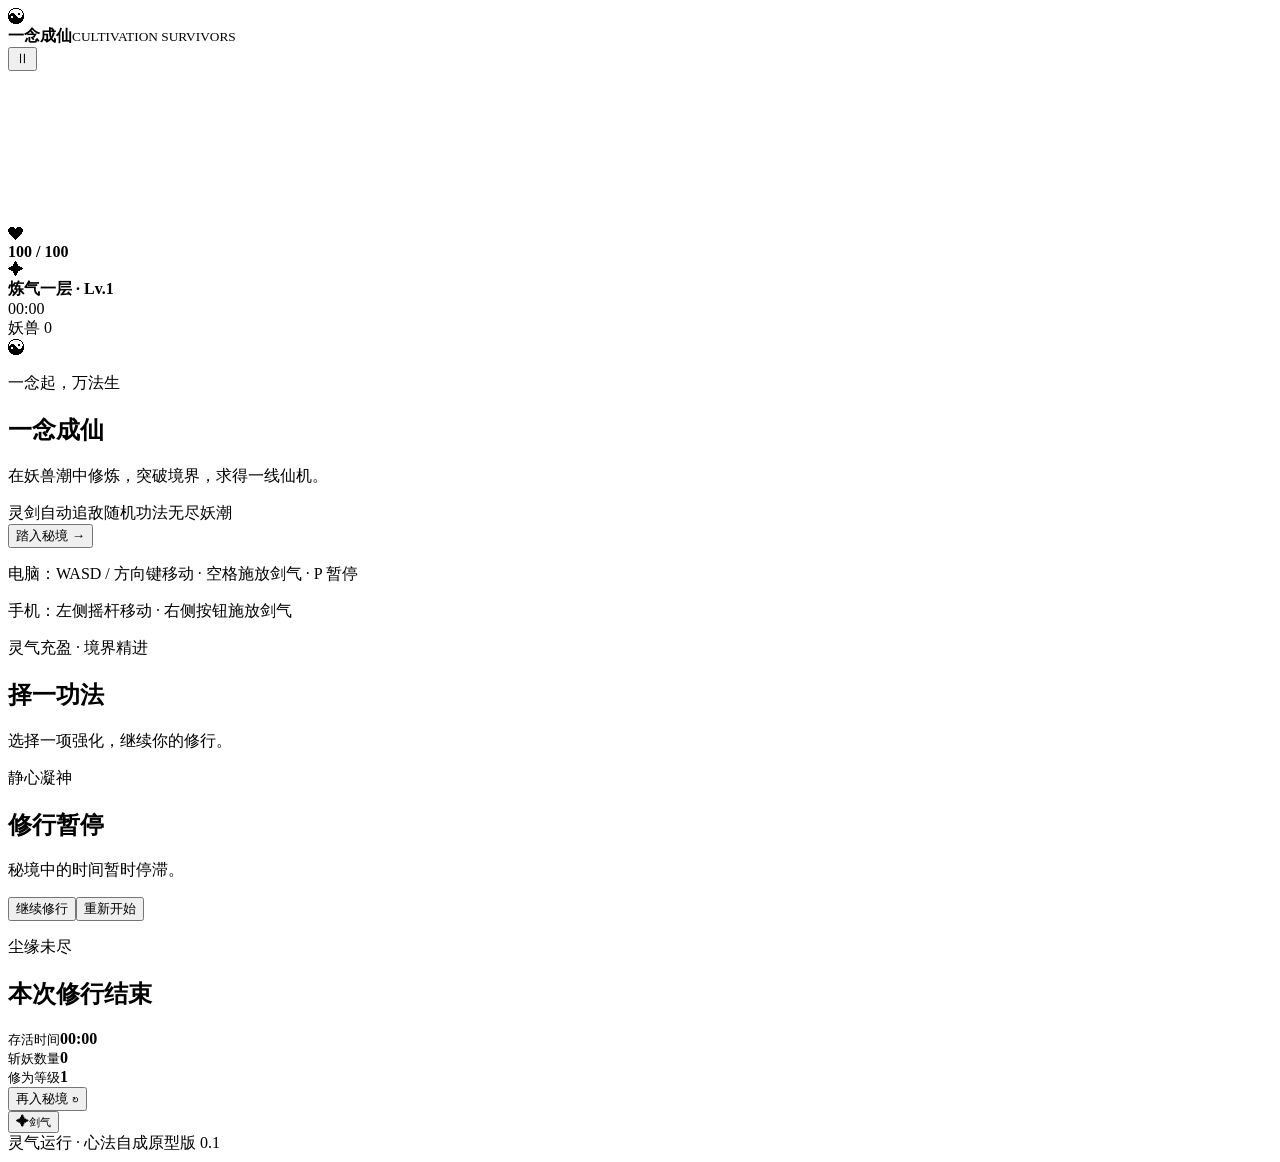
==== commit e2e7dac1: "Add files via upload" ====
--- a/index.html
+++ b/index.html
@@ -1,36 +1,68 @@
-<!doctype html>
-<html lang="zh-CN">
-<head>
-<meta charset="utf-8"><meta name="viewport" content="width=device-width,initial-scale=1,maximum-scale=1,user-scalable=no">
-<meta name="theme-color" content="#11152a"><title>一念成仙 · Cultivation Survivors</title>
-<link rel="stylesheet" href="style.css">
-</head>
-<body>
-<div id="app">
-  <header class="topbar"><div class="brand">☯ <span>一念成仙</span><small>CULTIVATION SURVIVORS</small></div><div class="top-actions"><button id="soundBtn">♫ 音乐：开</button><button id="pauseBtn">Ⅱ 暂停</button></div></header>
-  <main id="gameShell">
-    <canvas id="game" aria-label="游戏画布"></canvas>
-    <div id="hud" class="hidden">
-      <div class="hud-left"><div class="pill"><span>修为</span><b id="levelText">Lv.1</b></div><div class="xp-track"><div id="xpFill"></div></div><div class="tiny" id="xpText">0 / 12</div></div>
-      <div class="hud-center"><div id="clock">00:00</div><div id="bossAlert"></div></div>
-      <div class="hud-right"><div class="pill"><span>灵石</span><b id="goldText">0</b></div><div class="pill"><span>击败</span><b id="killText">0</b></div><button id="skillBtn">✦ 主动技 <kbd>空格</kbd></button></div>
-      <div id="bossBar" class="hidden"><div id="bossName">魔尊降临</div><div class="boss-track"><div id="bossFill"></div></div></div>
-      <div id="aimHint">按住鼠标左键 / 手机「瞄准」拖动方向</div>
-      <div id="joystick"><div id="joyKnob"></div></div><button id="aimBtn">⌖ 瞄准</button>
-      <div id="skillIcons"></div>
-    </div>
-    <section id="startScreen" class="screen">
-      <div class="panel start-panel"><div class="eyebrow">PIXEL CULTIVATION · SURVIVOR ROGUELIKE</div><h1>一念成仙</h1><p class="subtitle">踏入无尽仙域，斩妖除魔，证道长生。</p>
-        <div class="section-title">选择你的修行者 <span>CHOOSE YOUR PATH</span></div>
-        <div id="heroChoices" class="hero-grid"></div>
-        <div class="start-bottom"><div class="controls-note">电脑：WASD / 方向键移动 · 空格释放主动技 · 按住左键瞄准<br>手机：虚拟摇杆移动 · 瞄准按钮按住拖动 · 主动技按钮</div><button id="startBtn" class="primary">踏入仙途 <span>➜</span></button></div>
-      </div>
-    </section>
-    <section id="levelScreen" class="screen hidden"><div class="panel level-panel"><div class="eyebrow">REALM BREAKTHROUGH</div><h2>灵光一闪 · 请选择机缘</h2><p class="muted">每次机缘可刷新一次。技能可叠加成长，特定组合将觉醒合体技。</p><div id="upgradeChoices" class="upgrade-grid"></div></div></section>
-    <section id="pauseScreen" class="screen hidden"><div class="panel compact"><div class="eyebrow">MEDITATION</div><h2>暂停修行</h2><p>仙途暂歇，灵气仍在。</p><button id="resumeBtn" class="primary">继续修行</button><button id="quitBtn" class="secondary">返回主界面</button></div></section>
-    <section id="endScreen" class="screen hidden"><div class="panel compact"><div class="eyebrow">YOUR IMMORTAL JOURNEY</div><h2 id="endTitle">仙途终章</h2><div id="endStats"></div><button id="againBtn" class="primary">再入仙途</button></div></section>
-  </main>
-  <footer><span>✧ 程序生成像素仙域</span><span>GITHUB PAGES READY · v0.2</span></footer>
-</div>
-<script src="game.js"></script>
-</body></html>+<!doctype html>
+<html lang="zh-CN">
+<head>
+  <meta charset="utf-8">
+  <meta name="viewport" content="width=device-width, initial-scale=1, maximum-scale=1, user-scalable=no, viewport-fit=cover">
+  <meta name="theme-color" content="#10151d">
+  <title>一念成仙 · Cultivation Survivors</title>
+  <link rel="stylesheet" href="css/style.css">
+</head>
+<body>
+  <main id="game-shell">
+    <header class="topbar">
+      <div class="brand"><span class="brand-mark">☯</span><div><strong>一念成仙</strong><small>CULTIVATION SURVIVORS</small></div></div>
+      <div class="top-actions"><button id="pause-btn" class="mini-btn" aria-label="暂停">Ⅱ</button></div>
+    </header>
+
+    <section id="stage">
+      <canvas id="game" aria-label="游戏画面"></canvas>
+      <div class="hud">
+        <div class="hud-left">
+          <div class="stat-row"><span class="stat-icon">❤</span><div class="bar"><div id="hp-fill" class="bar-fill hp"></div></div><b id="hp-text">100 / 100</b></div>
+          <div class="stat-row"><span class="stat-icon">✦</span><div class="bar"><div id="xp-fill" class="bar-fill xp"></div></div><b id="level-text">炼气一层 · Lv.1</b></div>
+        </div>
+        <div class="hud-right"><div id="timer">00:00</div><div id="kill-count">妖兽 0</div></div>
+      </div>
+
+      <div id="start-screen" class="overlay">
+        <div class="panel title-panel">
+          <div class="seal">☯</div>
+          <p class="eyebrow">一念起，万法生</p>
+          <h1>一念成仙</h1>
+          <p class="subtitle">在妖兽潮中修炼，突破境界，求得一线仙机。</p>
+          <div class="feature-pills"><span>灵剑自动追敌</span><span>随机功法</span><span>无尽妖潮</span></div>
+          <button id="start-btn" class="primary-btn">踏入秘境 <span>→</span></button>
+          <p class="hint">电脑：WASD / 方向键移动 · 空格施放剑气 · P 暂停</p>
+          <p class="hint mobile-hint">手机：左侧摇杆移动 · 右侧按钮施放剑气</p>
+        </div>
+      </div>
+
+      <div id="upgrade-screen" class="overlay hidden">
+        <div class="panel upgrade-panel">
+          <p class="eyebrow">灵气充盈 · 境界精进</p><h2>择一功法</h2>
+          <p class="subtitle">选择一项强化，继续你的修行。</p>
+          <div id="upgrade-options" class="upgrade-options"></div>
+        </div>
+      </div>
+
+      <div id="pause-screen" class="overlay hidden">
+        <div class="panel compact-panel"><p class="eyebrow">静心凝神</p><h2>修行暂停</h2><p class="subtitle">秘境中的时间暂时停滞。</p><button id="resume-btn" class="primary-btn">继续修行</button><button id="restart-from-pause" class="secondary-btn">重新开始</button></div>
+      </div>
+
+      <div id="gameover-screen" class="overlay hidden">
+        <div class="panel compact-panel"><p class="eyebrow">尘缘未尽</p><h2>本次修行结束</h2><div class="result-grid"><div><small>存活时间</small><strong id="result-time">00:00</strong></div><div><small>斩妖数量</small><strong id="result-kills">0</strong></div><div><small>修为等级</small><strong id="result-level">1</strong></div></div><button id="restart-btn" class="primary-btn">再入秘境 <span>↻</span></button></div>
+      </div>
+
+      <div id="touch-controls" class="touch-controls">
+        <div id="joystick" class="joystick"><div id="stick" class="stick"></div></div>
+        <button id="skill-btn" class="skill-btn"><span>✦</span><small>剑气</small></button>
+      </div>
+      <div id="toast" class="toast"></div>
+    </section>
+    <footer><span>灵气运行 · 心法自成</span><span>原型版 0.1</span></footer>
+  </main>
+  <script src="js/input.js"></script>
+  <script src="js/ui.js"></script>
+  <script src="js/main.js"></script>
+</body>
+</html>
